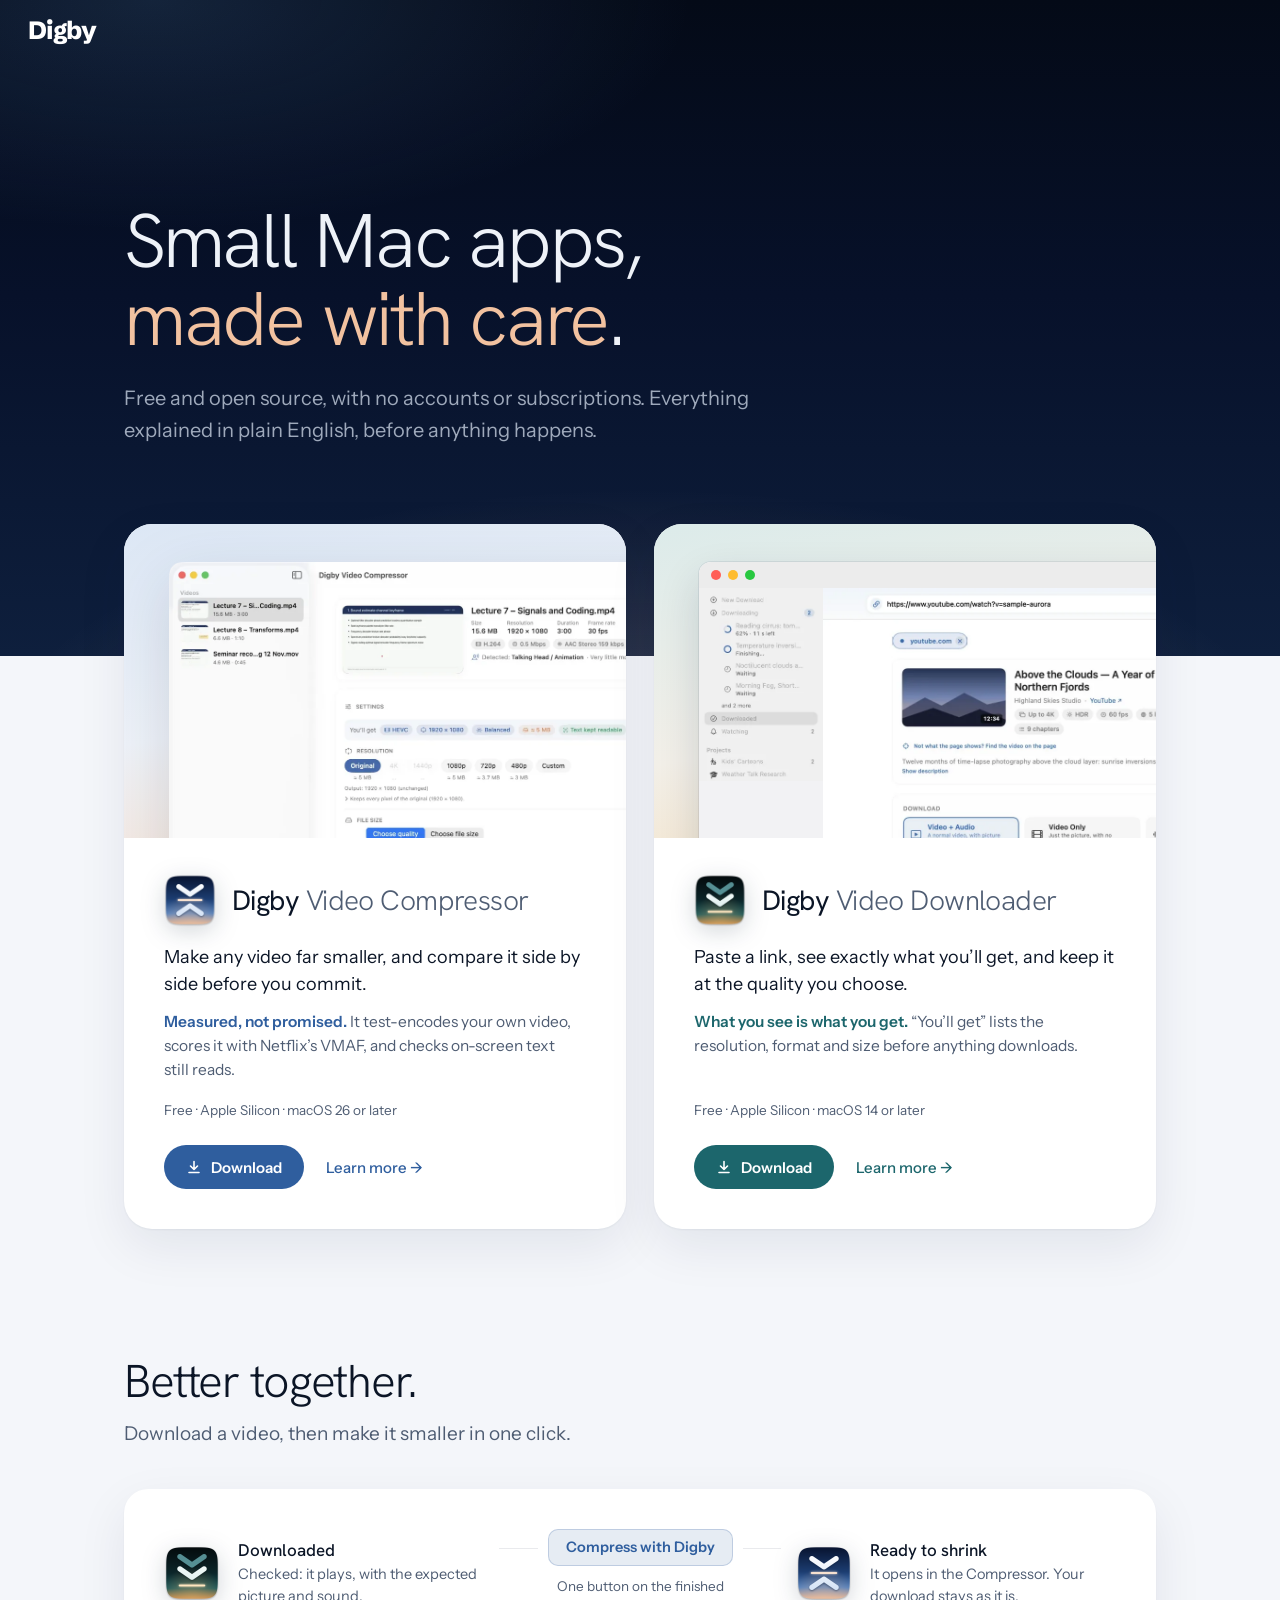
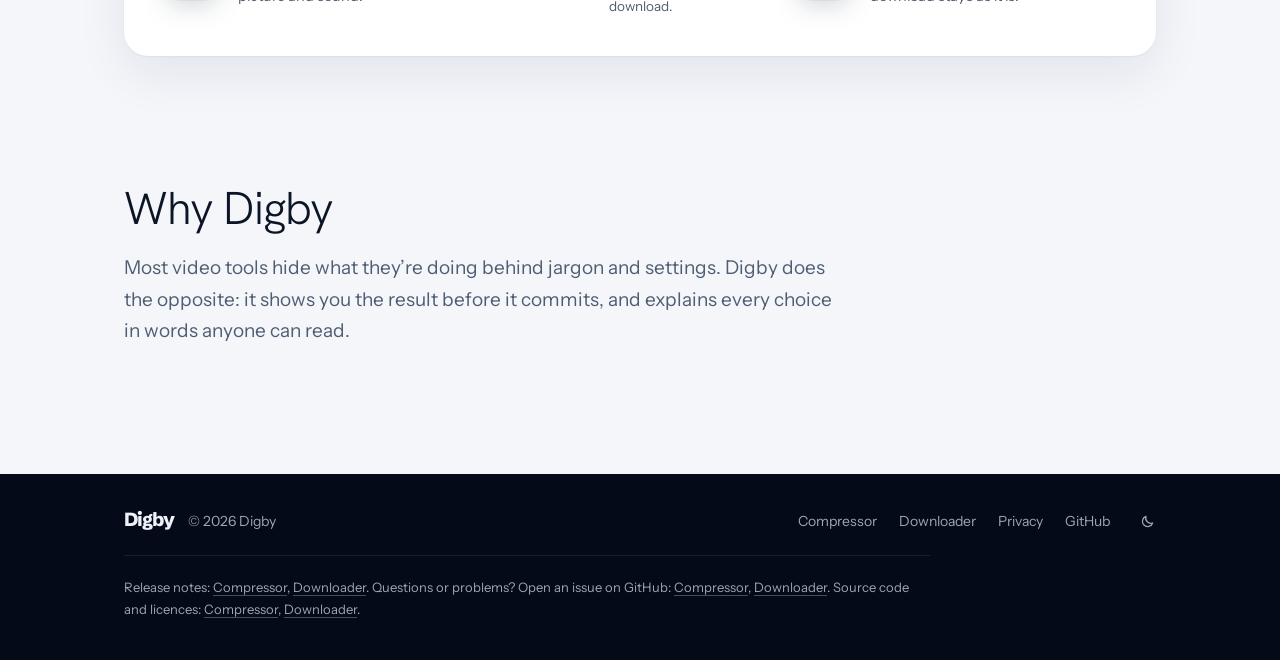
==== digby/index.html @ 8c2637be "Digby websites" ====
<!doctype html>
<html lang="en">
<head>
<meta charset="utf-8">
<meta name="viewport" content="width=device-width, initial-scale=1, viewport-fit=cover">
<title>Digby</title>
<meta name="description" content="Small Mac apps, made with care: Digby Video Compressor and Digby Video Downloader. Free and open source, with every choice explained in plain English.">
<meta property="og:type" content="website">
<meta property="og:site_name" content="Digby">
<meta property="og:title" content="Digby: small Mac apps, made with care">
<meta property="og:description" content="Digby Video Compressor and Digby Video Downloader. Free and open source, for macOS.">
<meta property="og:image" content="assets/og.png">
<meta property="og:image:width" content="1200">
<meta property="og:image:height" content="630">
<meta property="og:image:alt" content="The Digby wordmark above the line “Small Mac apps, made with care”, with the Compressor and Downloader icons">
<meta name="twitter:card" content="summary_large_image">
<!-- TODO(domain): add <link rel="canonical" href="https://…/"> and make og:image absolute once the site's address is known. -->
<meta name="theme-color" content="#07112A">
<link rel="icon" href="assets/favicon.svg" type="image/svg+xml">
<link rel="icon" href="assets/favicon-32.png" sizes="32x32" type="image/png">
<link rel="apple-touch-icon" href="assets/apple-touch-icon.png">
<link rel="preconnect" href="https://fonts.googleapis.com">
<link rel="preconnect" href="https://fonts.gstatic.com" crossorigin>
<link rel="stylesheet" href="https://fonts.googleapis.com/css2?family=Hanken+Grotesk:wght@300;400;500&family=Instrument+Sans:wght@400;500;600&family=Schibsted+Grotesk:wght@800&display=swap">
<link rel="stylesheet" href="assets/digby.css">
<script>try { const t = localStorage.getItem("digby-theme"); if (t) document.documentElement.dataset.theme = t } catch (e) {}</script>
</head>
<body>

<header class="sky">
  <div class="top">
    <a class="wordmark" href="./" aria-label="Digby, home">Digby</a>
  </div>
  <div class="wrap statement">
    <h1>Small Mac apps, <em>made with care</em>.</h1>
    <p class="lead">Free and open source, with no accounts or subscriptions. Everything explained in plain English, before anything happens.</p>
  </div>
</header>

<main>
  <section class="apps" aria-label="The apps">
    <div class="wrap grid">
      <article class="card cp">
        <div class="shot" aria-hidden="true">
          <picture>
            <source srcset="assets/shots/cp-app-dark.webp" media="(prefers-color-scheme: dark)">
            <img src="assets/shots/cp-app-light.webp" alt="" width="1400" height="833" decoding="async">
          </picture>
        </div>
        <div class="body">
          <div class="name">
            <img class="icon" src="assets/compressor-icon.png" alt="" width="256" height="256">
            <h2><a href="../compressor/">Digby <span>Video Compressor</span></a></h2>
          </div>
          <p class="pitch">Make any video far smaller, and compare it side by side before you commit.</p>
          <p class="proof"><b>Measured, not promised.</b> It test-encodes your own video, scores it with Netflix’s VMAF, and checks on-screen text still reads.</p>
          <p class="meta">Free · Apple Silicon · macOS 26 or later</p>
          <div class="actions">
            <a class="btn" href="https://github.com/digbyapps/digby-video-compressor/releases/latest/download/Digby-Video-Compressor.dmg">
              <svg viewBox="0 0 16 16" fill="none" stroke="currentColor" stroke-width="1.6" stroke-linecap="round" stroke-linejoin="round" aria-hidden="true"><path d="M8 2.5v8M4.5 7 8 10.5 11.5 7M3 13.5h10"/></svg>
              Download<span class="vh"> Digby Video Compressor</span></a>
            <a class="more" href="../compressor/">Learn more<span class="vh"> about Digby Video Compressor</span> <span class="arr" aria-hidden="true">→</span></a>
          </div>
        </div>
      </article>

      <article class="card dl">
        <div class="shot" aria-hidden="true">
          <div class="win">
            <div class="bar"><i></i><i></i><i></i></div>
            <div class="panes">
              <picture class="side">
                <source srcset="assets/shots/dl-side-dark.webp" media="(prefers-color-scheme: dark)">
                <img src="assets/shots/dl-side-light.webp" alt="" width="263" height="409" decoding="async">
              </picture>
              <picture class="main">
                <source srcset="assets/shots/dl-main-dark.webp" media="(prefers-color-scheme: dark)">
                <img src="assets/shots/dl-main-light.webp" alt="" width="1100" height="789" decoding="async">
              </picture>
            </div>
          </div>
        </div>
        <div class="body">
          <div class="name">
            <img class="icon" src="assets/downloader-icon.png" alt="" width="256" height="256">
            <h2><a href="../downloader/">Digby <span>Video Downloader</span></a></h2>
          </div>
          <p class="pitch">Paste a link, see exactly what you’ll get, and keep it at the quality you choose.</p>
          <p class="proof"><b>What you see is what you get.</b> “You’ll get” lists the resolution, format and size before anything downloads.</p>
          <p class="meta">Free · Apple Silicon · macOS 14 or later</p>
          <div class="actions">
            <a class="btn" href="https://github.com/digbyapps/digby-video-downloader/releases/latest/download/Digby-Video-Downloader.dmg">
              <svg viewBox="0 0 16 16" fill="none" stroke="currentColor" stroke-width="1.6" stroke-linecap="round" stroke-linejoin="round" aria-hidden="true"><path d="M8 2.5v8M4.5 7 8 10.5 11.5 7M3 13.5h10"/></svg>
              Download<span class="vh"> Digby Video Downloader</span></a>
            <a class="more" href="../downloader/">Learn more<span class="vh"> about Digby Video Downloader</span> <span class="arr" aria-hidden="true">→</span></a>
          </div>
        </div>
      </article>
    </div>
  </section>

  <section class="together" aria-labelledby="together-h">
    <div class="wrap">
      <h2 id="together-h">Better together.</h2>
      <p class="sub">Download a video, then make it smaller in one click.</p>
      <ol class="flow">
        <li>
          <img src="assets/downloader-icon.png" alt="" width="256" height="256" loading="lazy">
          <p><b>Downloaded</b>Checked: it plays, with the expected picture and sound.</p>
        </li>
        <li class="hand">
          <span class="pill">Compress with Digby</span>
          <p>One button on the finished download.</p>
        </li>
        <li>
          <img src="assets/compressor-icon.png" alt="" width="256" height="256" loading="lazy">
          <p><b>Ready to shrink</b>It opens in the Compressor. Your download stays as it is.</p>
        </li>
      </ol>
    </div>
  </section>

  <section class="why" aria-labelledby="why-h">
    <div class="wrap">
      <h2 id="why-h">Why Digby</h2>
      <p>Most video tools hide what they’re doing behind jargon and settings. Digby does the opposite: it shows you the result before it commits, and explains every choice in words anyone can read.</p>
    </div>
  </section>
</main>

<footer>
  <div class="wrap">
    <div class="row">
      <span><span class="mark">Digby</span>© 2026 Digby</span>
      <nav aria-label="Footer">
        <a href="../compressor/">Compressor</a>
        <a href="../downloader/">Downloader</a>
        <a href="privacy.html">Privacy</a>
        <a href="https://github.com/digbyapps">GitHub</a>
        <button class="theme" type="button" aria-label="Switch to dark mode" title="Switch to dark mode">
          <svg class="moon" viewBox="0 0 16 16" fill="none" stroke="currentColor" stroke-width="1.4" stroke-linecap="round" stroke-linejoin="round" aria-hidden="true"><path d="M13.5 9.6A5.6 5.6 0 0 1 6.4 2.5a5.6 5.6 0 1 0 7.1 7.1Z"/></svg>
          <svg class="sun" viewBox="0 0 16 16" fill="none" stroke="currentColor" stroke-width="1.4" stroke-linecap="round" aria-hidden="true"><circle cx="8" cy="8" r="2.8"/><path d="M8 1.5v1.3M8 13.2v1.3M1.5 8h1.3M13.2 8h1.3M3.4 3.4l.9.9M11.7 11.7l.9.9M3.4 12.6l.9-.9M11.7 4.3l.9-.9"/></svg>
        </button>
      </nav>
    </div>
    <p class="fine">Release notes: <a href="https://github.com/digbyapps/digby-video-compressor/releases">Compressor</a>, <a href="https://github.com/digbyapps/digby-video-downloader/releases">Downloader</a>.
      Questions or problems? Open an issue on GitHub: <a href="https://github.com/digbyapps/digby-video-compressor/issues">Compressor</a>, <a href="https://github.com/digbyapps/digby-video-downloader/issues">Downloader</a>.
      Source code and licences: <a href="https://github.com/digbyapps/digby-video-compressor">Compressor</a>, <a href="https://github.com/digbyapps/digby-video-downloader">Downloader</a>.</p>
  </div>
</footer>

<script src="assets/theme.js"></script>
</body>
</html>
---- digby/assets/digby.css ----
/* Digby: the family home page. Same tokens as the Compressor (altitude, haze, dawn) and Downloader (ink, teal,
   amber) pages: an altitude-blue band for the wordmark and statement, a haze field for the apps, each card carrying
   its own product's accent. Light and dark follow the system unless data-theme is set (footer switch, theme.js). */
:root {
  --alt-0: #040A17; --alt-1: #07112A; --alt-2: #0E1F3D; --sky-end: var(--alt-2);
  --on-alt: #EEF2F8; --on-alt-2: rgba(222, 232, 246, .7); --alt-line: rgba(191, 211, 234, .1);
  --dawn: #F2C2A0;
  --bg: #F4F6FA; --bg-2: #EBEFF6; --card: #FFFFFF; --fg: #0B1526; --muted: #4F5D73; --line: rgba(14, 31, 61, .09);
  --shadow: 0 1px 2px rgba(14, 31, 61, .05), 0 18px 50px rgba(14, 31, 61, .08);
  --shadow-hover: 0 1px 2px rgba(14, 31, 61, .06), 0 28px 70px rgba(14, 31, 61, .14);
  --win-shadow: 0 0 0 1px rgba(14, 31, 61, .08), 0 18px 40px rgba(14, 31, 61, .16);
  --cp: #2F5E9E; --cp-glow: rgba(242, 194, 160, .55); --cp-stage: linear-gradient(170deg, #DCE7F5 0%, #EEF2F8 55%, #F8E3D3 100%);
  --dl: #1C666C; --dl-glow: rgba(232, 179, 106, .5); --dl-stage: linear-gradient(170deg, #DCEBEA 0%, #F2EFE8 60%, #F4E2C6 100%);
  --win: #FFFFFF; --win-bar: #ECECEC; --win-side: #F2F2F4;
  --display: "Hanken Grotesk", "Helvetica Neue", Arial, sans-serif;
  --body: "Instrument Sans", -apple-system, "Helvetica Neue", Arial, sans-serif;
  --mark: "Schibsted Grotesk", "Helvetica Neue", Arial, sans-serif;
  --ease: cubic-bezier(.2, .8, .2, 1);
  color-scheme: light;
}
@media (prefers-color-scheme: dark) { :root:not([data-theme="light"]) {
  --bg: #0A1222; --bg-2: #0D172A; --card: #111B30; --fg: #E6ECF5; --muted: #95A3B8; --line: rgba(191, 211, 234, .1);
  --shadow: 0 0 0 1px rgba(191, 211, 234, .08), 0 24px 60px rgba(0, 0, 0, .35);
  --shadow-hover: 0 0 0 1px rgba(191, 211, 234, .14), 0 30px 80px rgba(0, 0, 0, .5);
  --win-shadow: 0 0 0 1px rgba(255, 255, 255, .12), 0 18px 40px rgba(0, 0, 0, .45);
  --cp: #8FB6E8; --cp-stage: linear-gradient(170deg, #14243F 0%, #111B30 55%, #2A2533 100%);
  --dl: #6FB7BC; --dl-stage: linear-gradient(170deg, #12292B 0%, #111B30 60%, #2A2620 100%);
  --win: #1E1E1E; --win-bar: #2A2A2A; --win-side: #2A2A2A;
  --sky-end: #0A1222; color-scheme: dark } }
:root[data-theme="dark"] {
  --bg: #0A1222; --bg-2: #0D172A; --card: #111B30; --fg: #E6ECF5; --muted: #95A3B8; --line: rgba(191, 211, 234, .1);
  --shadow: 0 0 0 1px rgba(191, 211, 234, .08), 0 24px 60px rgba(0, 0, 0, .35);
  --shadow-hover: 0 0 0 1px rgba(191, 211, 234, .14), 0 30px 80px rgba(0, 0, 0, .5);
  --win-shadow: 0 0 0 1px rgba(255, 255, 255, .12), 0 18px 40px rgba(0, 0, 0, .45);
  --cp: #8FB6E8; --cp-stage: linear-gradient(170deg, #14243F 0%, #111B30 55%, #2A2533 100%);
  --dl: #6FB7BC; --dl-stage: linear-gradient(170deg, #12292B 0%, #111B30 60%, #2A2620 100%);
  --win: #1E1E1E; --win-bar: #2A2A2A; --win-side: #2A2A2A;
  --sky-end: #0A1222; color-scheme: dark }

* { box-sizing: border-box }
html { background: var(--alt-0) } /* overscroll at either end meets the sky or the footer, never a stray band */
body { margin: 0; min-height: 100vh; min-height: 100svh; display: flex; flex-direction: column; background: var(--bg); color: var(--fg);
  font: 17px/1.6 var(--body); -webkit-font-smoothing: antialiased; text-rendering: optimizeLegibility }
main { flex: 1 }
img { display: block; max-width: 100%; height: auto }
a { color: inherit }
p, h1, h2, ol { margin: 0 }
.wrap { max-width: 1080px; margin: 0 auto; padding-left: max(24px, env(safe-area-inset-left, 0px)); padding-right: max(24px, env(safe-area-inset-right, 0px)) }
.narrow { max-width: 720px }
.vh { position: absolute; width: 1px; height: 1px; overflow: hidden; clip-path: inset(50%); white-space: nowrap }
:focus-visible { outline: 2px solid var(--dawn); outline-offset: 3px; border-radius: 6px }

/* ---------- altitude band: wordmark + statement */
.sky { position: relative; isolation: isolate; color: var(--on-alt); padding: 0 0 clamp(150px, 17vw, 210px) }
.sky::before { content: ""; position: absolute; inset: 0; z-index: -1;
  background: radial-gradient(80% 70% at 50% 120%, rgba(242, 194, 160, .22), transparent 65%),
              radial-gradient(60% 50% at 12% 0%, rgba(77, 125, 184, .22), transparent 70%),
              linear-gradient(180deg, var(--alt-0), var(--alt-1) 45%, var(--sky-end)) }
/* same place and size as the lockup in the product pages' nav: full-bleed, 28px in (18px on phones), 25px */
.top { display: flex; align-items: center; min-height: 61.5px; padding: 14px max(28px, env(safe-area-inset-right, 0px)) 14px max(28px, env(safe-area-inset-left, 0px)) }
.wordmark { font: 800 25px/1 var(--mark); letter-spacing: -.05em; color: #fff; text-decoration: none; font-kerning: normal }
.statement { padding-top: clamp(72px, 11vw, 140px) }
h1 { font: 300 clamp(38px, 6.4vw, 76px)/1.03 var(--display); letter-spacing: -.03em; text-wrap: balance; max-width: 13em }
h1 em { font-style: normal; color: var(--dawn) }
.statement .lead { margin-top: 24px; max-width: 34em; font-size: clamp(17px, 1.6vw, 20px); color: var(--on-alt-2); text-wrap: pretty }

/* ---------- the apps */
.apps { margin-top: calc(-1 * clamp(96px, 11vw, 132px)); position: relative }
.grid { display: grid; grid-template-columns: repeat(2, minmax(0, 1fr)); gap: clamp(16px, 2.4vw, 28px) }
.card { --accent: var(--cp); --glow: var(--cp-glow); --stage: var(--cp-stage); position: relative; display: flex; flex-direction: column; overflow: hidden;
  background: var(--card); border-radius: 28px; box-shadow: var(--shadow); transition: box-shadow .4s var(--ease), transform .4s var(--ease) }
.card.dl { --accent: var(--dl); --glow: var(--dl-glow); --stage: var(--dl-stage) }
.card:hover { box-shadow: var(--shadow-hover); transform: translateY(-3px) }

/* the app itself, peeking in from the card's lower right, the way it sits on a desk */
.shot { position: relative; aspect-ratio: 16 / 10; overflow: hidden; background: var(--stage) }
.shot > picture img, .shot .win { position: absolute; left: 9%; top: 12%; width: 128%; max-width: none; border-radius: 12px 12px 0 0; box-shadow: var(--win-shadow);
  transition: transform .6s var(--ease) }
.card:hover .shot > picture img, .card:hover .shot .win { transform: translateY(-4px) }
.cp .shot > picture img { box-shadow: none; border-radius: 0; filter: drop-shadow(0 18px 30px rgba(14, 31, 61, .14)) } /* the capture is already a window */
.win { overflow: hidden; background: var(--win) }
.win .bar { height: 26px; display: flex; gap: 7px; align-items: center; padding-left: 12px; background: var(--win-bar) }
.win .bar i { width: 10px; height: 10px; border-radius: 50%; background: #FF5F57 } .win .bar i + i { background: #FEBC2E } .win .bar i + i + i { background: #28C840 }
.win .panes { display: grid; grid-template-columns: 19.3% 1fr; align-items: start }
.win .side { align-self: stretch; background: var(--win-side) }

.body { display: flex; flex-direction: column; flex: 1; padding: clamp(24px, 3vw, 36px) clamp(26px, 3.4vw, 40px) clamp(28px, 3.4vw, 40px) }
.name { display: flex; align-items: center; gap: 16px }
.icon { width: 60px; height: 60px; flex: none; margin: -4px; filter: drop-shadow(0 6px 12px rgba(8, 20, 45, .18)) }
.card h2 { font: 400 clamp(23px, 2.4vw, 28px)/1.15 var(--display); letter-spacing: -.02em }
.card h2 a { text-decoration: none }
.card h2 a::after { content: ""; position: absolute; inset: 0; border-radius: inherit } /* whole card links to the product page */
.card h2 a:focus-visible { outline: none }
.card:has(h2 a:focus-visible) { outline: 2px solid var(--dawn); outline-offset: 4px }
.card h2 span { color: var(--muted); font-weight: 300 }
.pitch { margin-top: 18px; font-size: 18px; line-height: 1.5; text-wrap: pretty }
.proof { margin-top: 12px; color: var(--muted); font-size: 15.5px; line-height: 1.55; text-wrap: pretty; flex: 1 }
.proof b { color: var(--accent); font-weight: 600 }
.meta { margin-top: 18px; font-size: 13.5px; color: var(--muted) }
.actions { position: relative; z-index: 1; display: flex; flex-wrap: wrap; align-items: center; gap: 12px 22px; margin-top: 24px }
.btn { display: inline-flex; align-items: center; gap: 9px; border-radius: 999px; padding: 14px 22px; font: 600 15px/1 var(--body); text-decoration: none;
  background: var(--accent); color: var(--card); transition: transform .3s var(--ease), box-shadow .3s }
.btn svg { width: 16px; height: 16px }
.btn:hover { transform: translateY(-1px); box-shadow: 0 0 0 5px color-mix(in srgb, var(--glow) 45%, transparent) }
.btn:focus-visible { border-radius: 999px }
.more { font: 500 15px/1 var(--body); color: var(--accent); text-decoration: none; padding: 6px 0 }
.more .arr { display: inline-block; transition: transform .3s var(--ease) }
.card:hover .more .arr, .more:hover .arr { transform: translateX(3px) }

/* ---------- better together */
section.together, section.why { padding-block: clamp(80px, 10vw, 128px) 0 }
.together h2, .why h2 { font: 300 clamp(30px, 3.8vw, 46px)/1.08 var(--display); letter-spacing: -.025em; text-wrap: balance }
.together .sub { margin-top: 12px; color: var(--muted); font-size: clamp(17px, 1.5vw, 19px) }
.flow { list-style: none; padding: 0; margin-top: 40px; display: grid; grid-template-columns: 1fr auto 1fr; align-items: center; gap: 20px;
  background: var(--card); border-radius: 24px; box-shadow: var(--shadow); padding: clamp(24px, 3.4vw, 40px) }
.flow li { display: flex; align-items: center; gap: 18px; min-width: 0 }
.flow li:last-child { justify-content: flex-end; text-align: left }
.flow img { width: 64px; height: 64px; flex: none; margin: -4px; filter: drop-shadow(0 6px 12px rgba(8, 20, 45, .18)) }
.flow p { color: var(--muted); font-size: 14.5px; line-height: 1.5; max-width: 17em }
.flow p b { display: block; color: var(--fg); font: 500 17px/1.3 var(--display); margin-bottom: 3px }
.flow .hand { flex-direction: column; gap: 10px; text-align: center; padding-inline: 8px }
.flow .hand p { font-size: 13.5px; max-width: 13em }
.pill { position: relative; display: inline-block; padding: 11px 18px; border-radius: 10px; font: 600 14.5px/1 var(--body); white-space: nowrap;
  color: var(--cp); background: color-mix(in srgb, var(--cp) 12%, var(--card)); box-shadow: inset 0 0 0 1px color-mix(in srgb, var(--cp) 22%, transparent) }
.pill::before, .pill::after { content: ""; position: absolute; top: 50%; width: clamp(14px, 3vw, 40px); height: 1px; background: var(--line); }
.pill::before { right: calc(100% + 10px) } .pill::after { left: calc(100% + 10px) }

/* ---------- why */
.why .wrap > * { max-width: 38em }
.why p { margin-top: 18px; font-size: clamp(17px, 1.5vw, 19px); line-height: 1.65; color: var(--muted); text-wrap: pretty }

/* ---------- footer */
footer { margin-top: clamp(80px, 10vw, 128px); background: var(--alt-0); color: var(--on-alt-2); font-size: 14px; padding-block: 36px 40px }
footer .row { display: flex; flex-wrap: wrap; align-items: center; justify-content: space-between; gap: 14px 28px }
footer .mark { font: 800 19px/1 var(--mark); letter-spacing: -.05em; color: var(--on-alt); margin-right: 14px }
footer nav { display: flex; flex-wrap: wrap; align-items: center; gap: 8px 22px }
footer a { text-decoration: none; transition: color .2s }
footer a:hover { color: var(--on-alt) }
footer .fine { margin-top: 22px; padding-top: 20px; border-top: 1px solid var(--alt-line); font-size: 13px; line-height: 1.7; max-width: 62em }
footer .fine a { text-decoration: underline; text-decoration-color: rgba(222, 232, 246, .3); text-underline-offset: 3px }
.theme { display: inline-grid; place-items: center; width: 30px; height: 30px; margin: -6px -6px -6px 0; padding: 0; border: 0; border-radius: 50%; background: none;
  color: inherit; cursor: pointer; transition: color .2s, background-color .2s }
.theme:hover { color: var(--on-alt); background: rgba(255, 255, 255, .06) }
.theme:focus-visible { border-radius: 50% }
.theme svg { width: 15px; height: 15px; grid-area: 1 / 1 }
.theme .sun { display: none }
@media (prefers-color-scheme: dark) { :root:not([data-theme="light"]) .theme .sun { display: block } :root:not([data-theme="light"]) .theme .moon { display: none } }
:root[data-theme="dark"] .theme .sun { display: block }
:root[data-theme="dark"] .theme .moon { display: none }

/* ---------- document pages (privacy) */
.doc { padding-block: clamp(56px, 8vw, 96px) 0 }
.doc h1 { color: var(--fg); font-size: clamp(36px, 5vw, 56px); margin-bottom: 10px }
.doc .updated { color: var(--muted); font-size: 14.5px }
.doc h2 { font: 400 clamp(22px, 2.4vw, 26px)/1.25 var(--display); letter-spacing: -.015em; margin: 48px 0 10px }
.doc p, .doc li { color: var(--muted); text-wrap: pretty }
.doc p + p { margin-top: 12px }
.doc ul { padding-left: 1.2em; margin: 12px 0 0 } .doc li + li { margin-top: 8px }
.doc strong { color: var(--fg); font-weight: 600 }
.doc a { color: var(--cp); text-underline-offset: 3px }
.doc .todo { color: var(--fg); background: color-mix(in srgb, var(--dawn) 22%, transparent); border-radius: 4px; padding: 0 4px }
.sky.slim { padding-bottom: 0 }

@media (max-width: 860px) {
  .flow { grid-template-columns: 1fr; justify-items: start; gap: 18px }
  .flow li:last-child { justify-content: flex-start }
  .flow .hand { flex-direction: row; text-align: left; padding: 0 0 0 4px; gap: 14px }
  .pill::before, .pill::after { display: none }
}
@media (max-width: 760px) {
  .grid { grid-template-columns: 1fr }
}
@media (max-width: 430px) {
  .top { padding-left: max(18px, env(safe-area-inset-left, 0px)); padding-right: max(18px, env(safe-area-inset-right, 0px)) }
  .card { border-radius: 22px }
  .icon { width: 52px; height: 52px }
  .actions { gap: 14px 18px }
}
@media (prefers-reduced-motion: reduce) {
  .card, .btn, .more .arr, .shot > picture img, .shot .win { transition: none }
  .card:hover, .card:hover .shot > picture img, .card:hover .shot .win { transform: none }
}
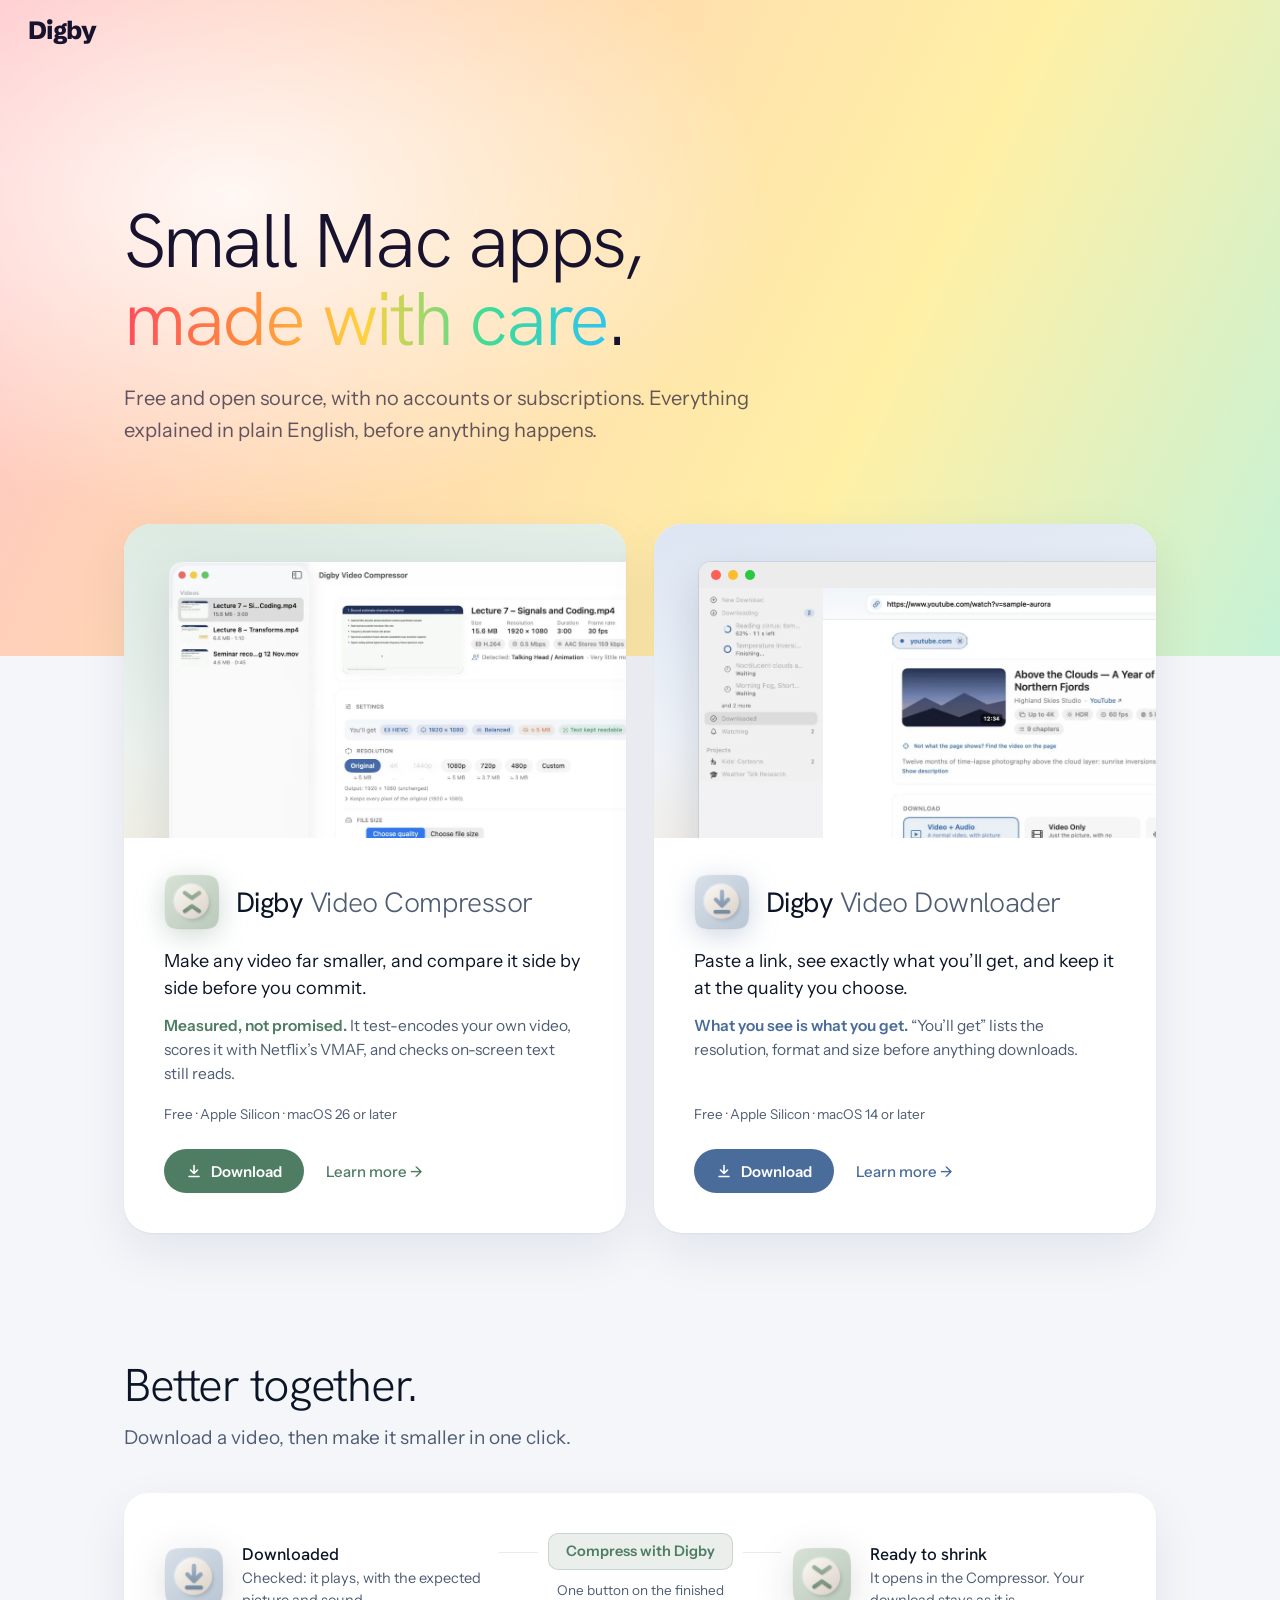
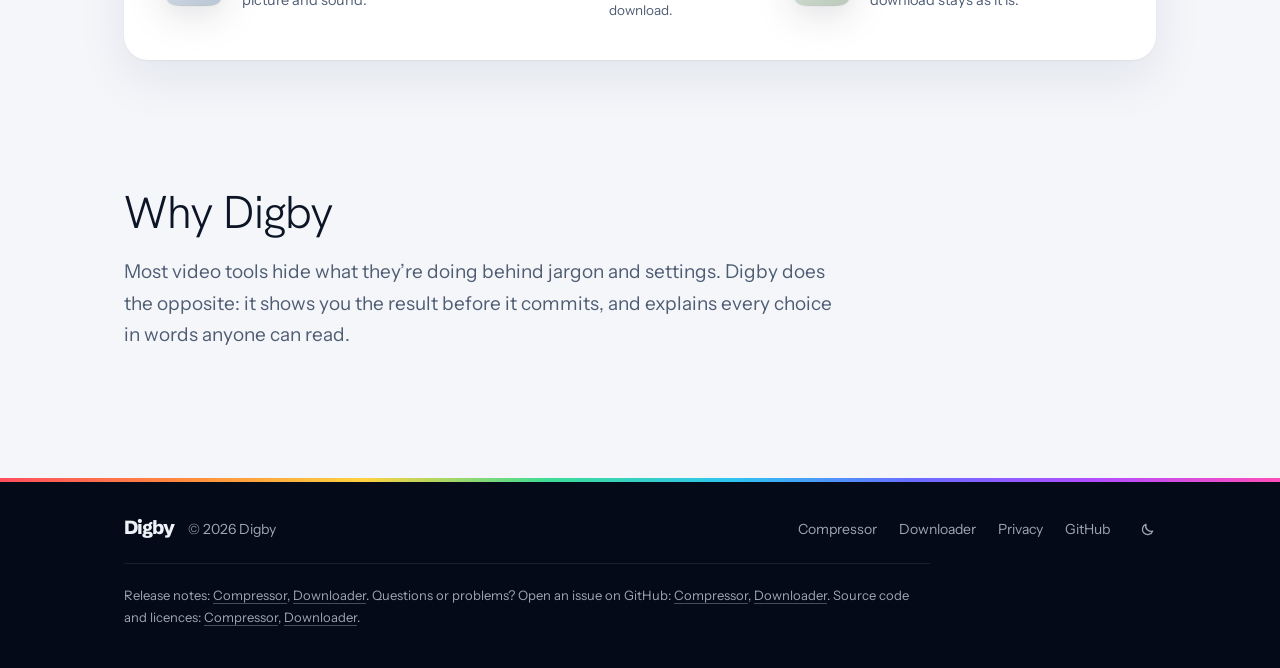
==== commit f00b8a11: "Daylight wash family hero, icon-matched cards, cut-out icons, matching mobile nav" ====
--- a/digby/index.html
+++ b/digby/index.html
@@ -15,7 +15,7 @@
 <meta property="og:image:alt" content="The Digby wordmark above the line “Small Mac apps, made with care”, with the Compressor and Downloader icons">
 <meta name="twitter:card" content="summary_large_image">
 <!-- TODO(domain): add <link rel="canonical" href="https://…/"> and make og:image absolute once the site's address is known. -->
-<meta name="theme-color" content="#07112A">
+<meta name="theme-color" content="#FFF6EE">
 <link rel="icon" href="assets/favicon.svg" type="image/svg+xml">
 <link rel="icon" href="assets/favicon-32.png" sizes="32x32" type="image/png">
 <link rel="apple-touch-icon" href="assets/apple-touch-icon.png">
@@ -32,7 +32,7 @@
     <a class="wordmark" href="./" aria-label="Digby, home">Digby</a>
   </div>
   <div class="wrap statement">
-    <h1>Small Mac apps, <em>made with care</em>.</h1>
+    <h1>Small Mac apps, <em class="rb-text">made with care</em>.</h1>
     <p class="lead">Free and open source, with no accounts or subscriptions. Everything explained in plain English, before anything happens.</p>
   </div>
 </header>
--- a/digby/assets/digby.css
+++ b/digby/assets/digby.css
@@ -180,3 +180,24 @@
   .card, .btn, .more .arr, .shot > picture img, .shot .win { transition: none }
   .card:hover, .card:hover .shot > picture img, .card:hover .shot .win { transform: none }
 }
+
+/* ---------- Daylight wash (2026-11): a bright pastel rainbow hero for the family page, dark text on light;
+   each card takes its colours from its app icon (Compressor sage, Downloader dusty blue). */
+.rb-text{background:linear-gradient(90deg,#FF4D5E, #FF8A3D, #FFD23F, #3DDC97, #2EC4F1, #6A6CFF, #B44DFF, #FF4DB8,#FF4D5E);background-size:200% 100%;-webkit-background-clip:text;background-clip:text;color:transparent;animation:rb-slide 14s linear infinite}
+@keyframes rb-slide{from{background-position:0 0}to{background-position:200% 0}}
+@media (prefers-reduced-motion: reduce){.sky::before,.sky::after,.rb-text,.rb-anim{animation:none!important}}
+
+html{background:#FFF6EE} .sky{color:#17122E}
+.sky::before{background:radial-gradient(60% 70% at 18% 30%,rgba(255,255,255,.85),transparent 70%),
+ linear-gradient(115deg,#FFC2C7,#FFD9B0,#FFF0A6,#C6F2D6,#BFE8FF,#D3CCFF,#F6C8F0,#FFC2C7,#FFD9B0,#FFF0A6);
+ background-size:100% 100%,300% 300%;animation:c-pan 30s ease-in-out infinite alternate}
+@keyframes c-pan{from{background-position:0 0,0% 0%}to{background-position:0 0,100% 100%}}
+.wordmark{color:#17122E} .sky .lead{color:rgba(23,18,46,.68)} :focus-visible{outline-color:#6A6CFF}
+footer{border-top:4px solid transparent;border-image:linear-gradient(90deg,#FF4D5E, #FF8A3D, #FFD23F, #3DDC97, #2EC4F1, #6A6CFF, #B44DFF, #FF4DB8) 1}
+
+.card.cp{--accent:#4E7D63;--glow:rgba(143,184,160,.6);--stage:linear-gradient(170deg,#DCEBE2 0%,#EEF4EF 55%,#F6EEDF 100%)}
+.card.dl{--accent:#4A6C9B;--glow:rgba(160,182,214,.6);--stage:linear-gradient(170deg,#DCE5F2 0%,#EEF2F8 55%,#F4ECDF 100%)}
+.pill{--cp:#4E7D63}
+@media (prefers-color-scheme: dark){:root:not([data-theme="light"]) .card.cp{--accent:#93C4A8;--stage:linear-gradient(170deg,#15281F 0%,#111B30 60%,#2A2620 100%)} :root:not([data-theme="light"]) .card.dl{--accent:#9DB7DE;--stage:linear-gradient(170deg,#152238 0%,#111B30 60%,#2A2620 100%)} :root:not([data-theme="light"]) .pill{--cp:#93C4A8}} :root[data-theme="dark"] .card.cp{--accent:#93C4A8;--stage:linear-gradient(170deg,#15281F 0%,#111B30 60%,#2A2620 100%)} :root[data-theme="dark"] .card.dl{--accent:#9DB7DE;--stage:linear-gradient(170deg,#152238 0%,#111B30 60%,#2A2620 100%)} :root[data-theme="dark"] .pill{--cp:#93C4A8}
+.icon { margin: 0; width: 56px; height: 56px; border-radius: 22.5%; filter: drop-shadow(0 6px 14px color-mix(in srgb, var(--accent) 28%, transparent)) }
+.flow img { margin: 0; width: 60px; height: 60px; filter: drop-shadow(0 8px 18px rgba(23, 18, 46, .14)) }
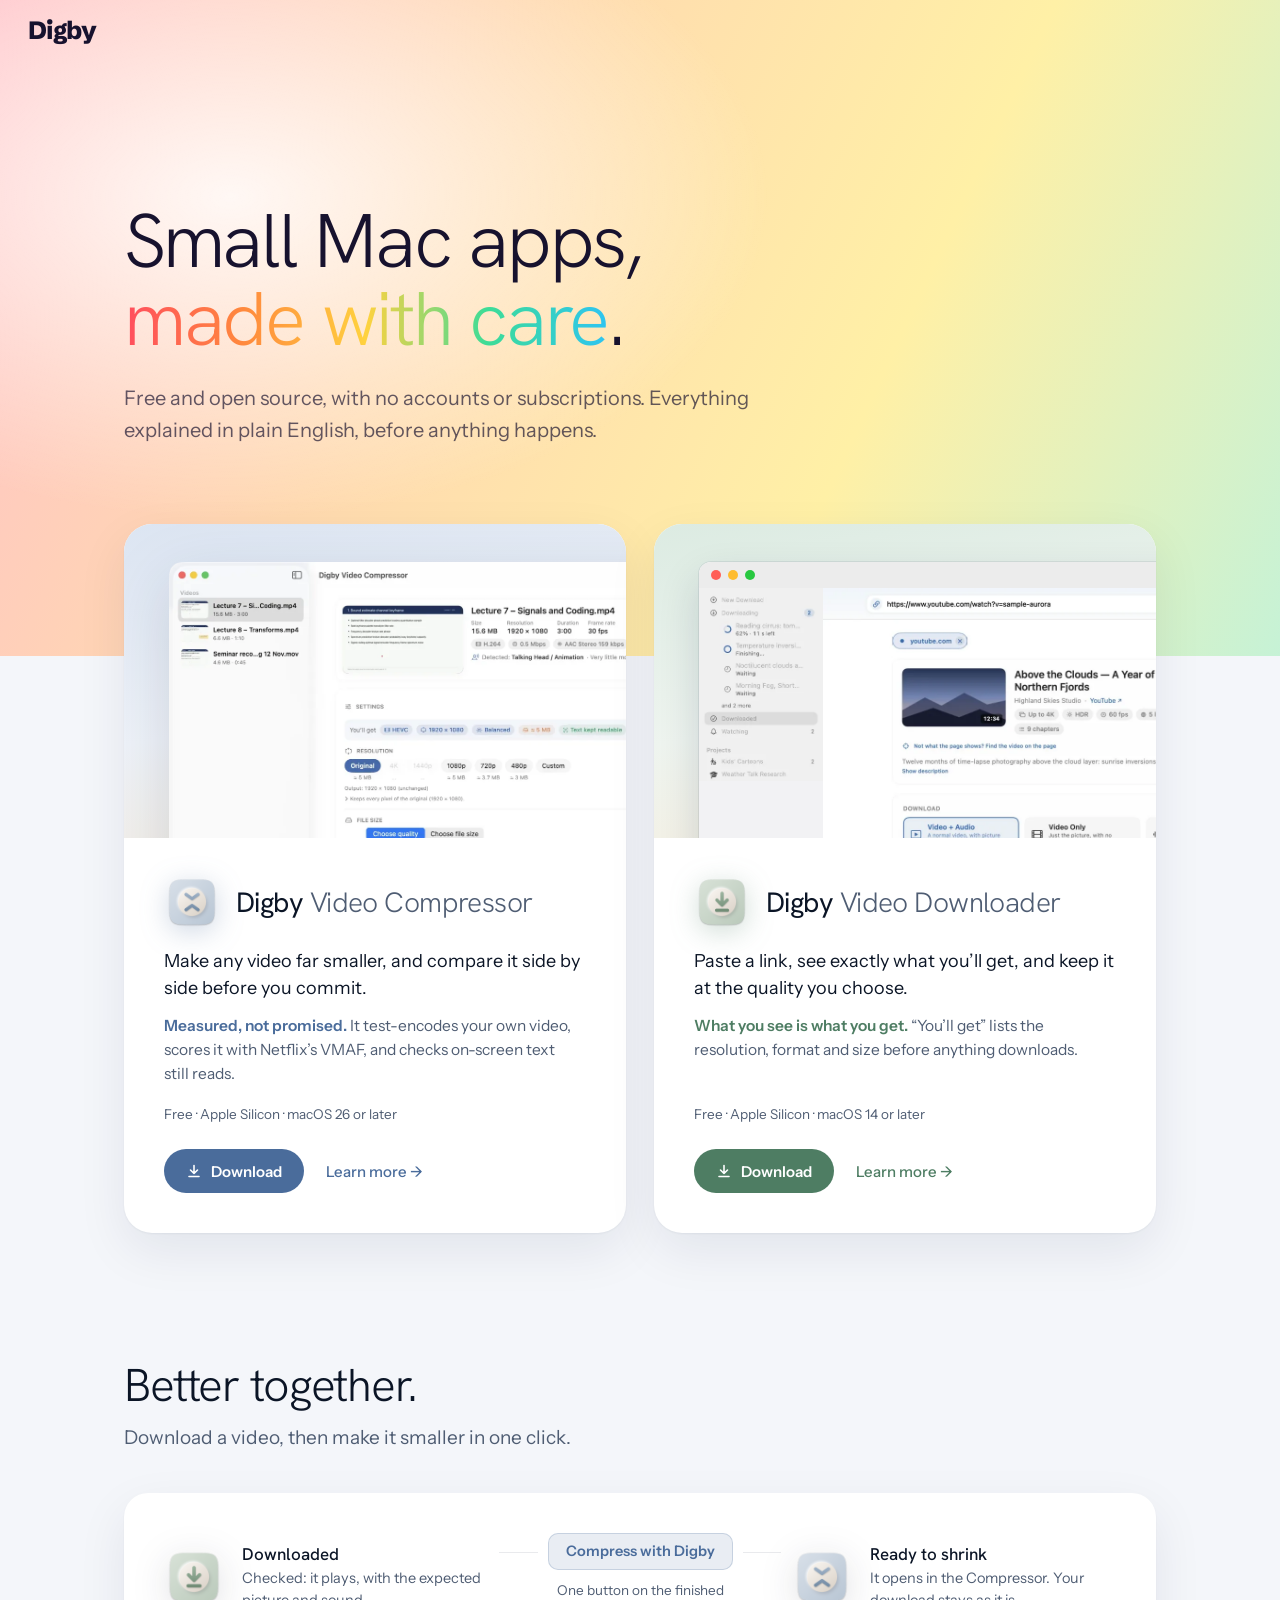
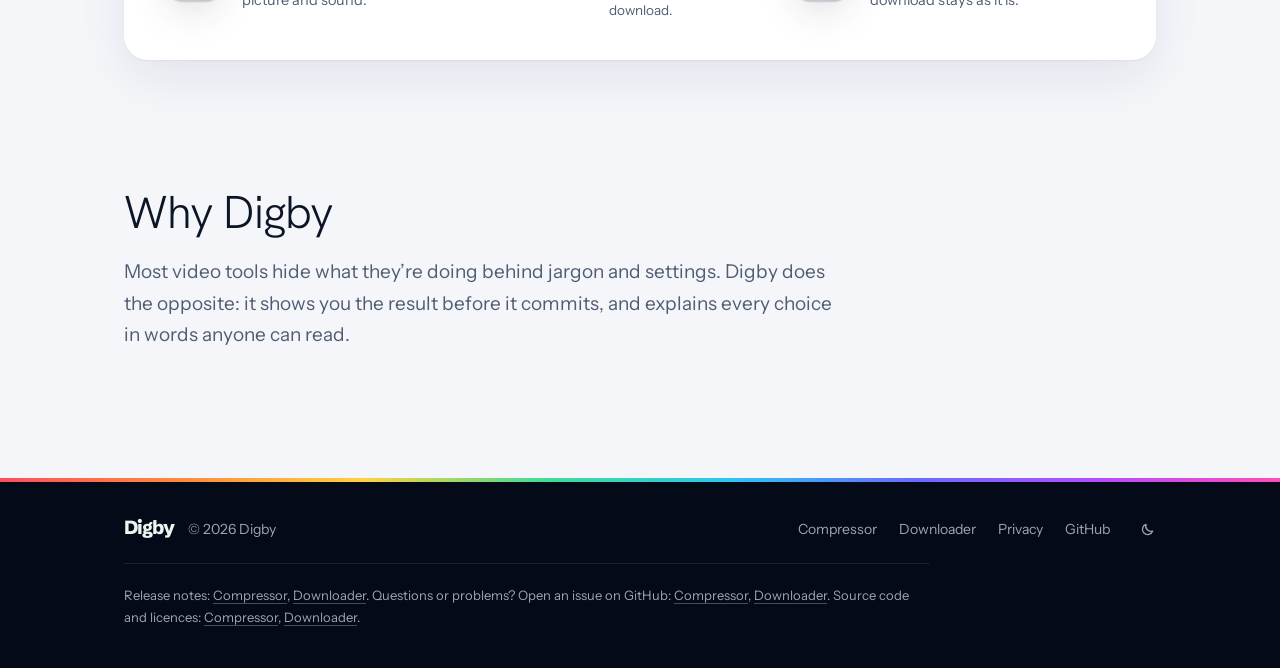
==== commit 41907fb8: "Point links back at the digbyapps account" ====
--- a/digby/index.html
+++ b/digby/index.html
@@ -9,12 +9,13 @@
 <meta property="og:site_name" content="Digby">
 <meta property="og:title" content="Digby: small Mac apps, made with care">
 <meta property="og:description" content="Digby Video Compressor and Digby Video Downloader. Free and open source, for macOS.">
-<meta property="og:image" content="assets/og.png">
+<link rel="canonical" href="https://digbyapps.github.io/digby/">
+<meta property="og:url" content="https://digbyapps.github.io/digby/">
+<meta property="og:image" content="https://digbyapps.github.io/digby/assets/og.png">
 <meta property="og:image:width" content="1200">
 <meta property="og:image:height" content="630">
 <meta property="og:image:alt" content="The Digby wordmark above the line “Small Mac apps, made with care”, with the Compressor and Downloader icons">
 <meta name="twitter:card" content="summary_large_image">
-<!-- TODO(domain): add <link rel="canonical" href="https://…/"> and make og:image absolute once the site's address is known. -->
 <meta name="theme-color" content="#FFF6EE">
 <link rel="icon" href="assets/favicon.svg" type="image/svg+xml">
 <link rel="icon" href="assets/favicon-32.png" sizes="32x32" type="image/png">
@@ -56,7 +57,7 @@
           <p class="proof"><b>Measured, not promised.</b> It test-encodes your own video, scores it with Netflix’s VMAF, and checks on-screen text still reads.</p>
           <p class="meta">Free · Apple Silicon · macOS 26 or later</p>
           <div class="actions">
-            <a class="btn" href="https://github.com/digbyapps/digby-video-compressor/releases/latest/download/Digby-Video-Compressor.dmg">
+            <a class="btn" href="https://github.com/digbyapps/digby-video-compressor/releases/latest">
               <svg viewBox="0 0 16 16" fill="none" stroke="currentColor" stroke-width="1.6" stroke-linecap="round" stroke-linejoin="round" aria-hidden="true"><path d="M8 2.5v8M4.5 7 8 10.5 11.5 7M3 13.5h10"/></svg>
               Download<span class="vh"> Digby Video Compressor</span></a>
             <a class="more" href="../compressor/">Learn more<span class="vh"> about Digby Video Compressor</span> <span class="arr" aria-hidden="true">→</span></a>
@@ -89,7 +90,7 @@
           <p class="proof"><b>What you see is what you get.</b> “You’ll get” lists the resolution, format and size before anything downloads.</p>
           <p class="meta">Free · Apple Silicon · macOS 14 or later</p>
           <div class="actions">
-            <a class="btn" href="https://github.com/digbyapps/digby-video-downloader/releases/latest/download/Digby-Video-Downloader.dmg">
+            <a class="btn" href="https://github.com/digbyapps/digby-video-downloader/releases/latest">
               <svg viewBox="0 0 16 16" fill="none" stroke="currentColor" stroke-width="1.6" stroke-linecap="round" stroke-linejoin="round" aria-hidden="true"><path d="M8 2.5v8M4.5 7 8 10.5 11.5 7M3 13.5h10"/></svg>
               Download<span class="vh"> Digby Video Downloader</span></a>
             <a class="more" href="../downloader/">Learn more<span class="vh"> about Digby Video Downloader</span> <span class="arr" aria-hidden="true">→</span></a>
--- a/digby/assets/digby.css
+++ b/digby/assets/digby.css
@@ -3,13 +3,13 @@
    its own product's accent. Light and dark follow the system unless data-theme is set (footer switch, theme.js). */
 :root {
   --alt-0: #040A17; --alt-1: #07112A; --alt-2: #0E1F3D; --sky-end: var(--alt-2);
-  --on-alt: #EEF2F8; --on-alt-2: rgba(222, 232, 246, .7); --alt-line: rgba(191, 211, 234, .1);
+  --on-alt: #EEF4EF; --on-alt-2: rgba(222, 232, 246, .7); --alt-line: rgba(191, 211, 234, .1);
   --dawn: #F2C2A0;
   --bg: #F4F6FA; --bg-2: #EBEFF6; --card: #FFFFFF; --fg: #0B1526; --muted: #4F5D73; --line: rgba(14, 31, 61, .09);
   --shadow: 0 1px 2px rgba(14, 31, 61, .05), 0 18px 50px rgba(14, 31, 61, .08);
   --shadow-hover: 0 1px 2px rgba(14, 31, 61, .06), 0 28px 70px rgba(14, 31, 61, .14);
   --win-shadow: 0 0 0 1px rgba(14, 31, 61, .08), 0 18px 40px rgba(14, 31, 61, .16);
-  --cp: #2F5E9E; --cp-glow: rgba(242, 194, 160, .55); --cp-stage: linear-gradient(170deg, #DCE7F5 0%, #EEF2F8 55%, #F8E3D3 100%);
+  --cp: #2F5E9E; --cp-glow: rgba(242, 194, 160, .55); --cp-stage: linear-gradient(170deg, #DCE7F5 0%, #EEF4EF 55%, #F8E3D3 100%);
   --dl: #1C666C; --dl-glow: rgba(232, 179, 106, .5); --dl-stage: linear-gradient(170deg, #DCEBEA 0%, #F2EFE8 60%, #F4E2C6 100%);
   --win: #FFFFFF; --win-bar: #ECECEC; --win-side: #F2F2F4;
   --display: "Hanken Grotesk", "Helvetica Neue", Arial, sans-serif;
@@ -182,7 +182,7 @@
 }
 
 /* ---------- Daylight wash (2026-11): a bright pastel rainbow hero for the family page, dark text on light;
-   each card takes its colours from its app icon (Compressor sage, Downloader dusty blue). */
+   each card takes its colours from its app icon (Compressor dusty blue, Downloader sage). */
 .rb-text{background:linear-gradient(90deg,#FF4D5E, #FF8A3D, #FFD23F, #3DDC97, #2EC4F1, #6A6CFF, #B44DFF, #FF4DB8,#FF4D5E);background-size:200% 100%;-webkit-background-clip:text;background-clip:text;color:transparent;animation:rb-slide 14s linear infinite}
 @keyframes rb-slide{from{background-position:0 0}to{background-position:200% 0}}
 @media (prefers-reduced-motion: reduce){.sky::before,.sky::after,.rb-text,.rb-anim{animation:none!important}}
@@ -195,9 +195,9 @@
 .wordmark{color:#17122E} .sky .lead{color:rgba(23,18,46,.68)} :focus-visible{outline-color:#6A6CFF}
 footer{border-top:4px solid transparent;border-image:linear-gradient(90deg,#FF4D5E, #FF8A3D, #FFD23F, #3DDC97, #2EC4F1, #6A6CFF, #B44DFF, #FF4DB8) 1}
 
-.card.cp{--accent:#4E7D63;--glow:rgba(143,184,160,.6);--stage:linear-gradient(170deg,#DCEBE2 0%,#EEF4EF 55%,#F6EEDF 100%)}
-.card.dl{--accent:#4A6C9B;--glow:rgba(160,182,214,.6);--stage:linear-gradient(170deg,#DCE5F2 0%,#EEF2F8 55%,#F4ECDF 100%)}
-.pill{--cp:#4E7D63}
-@media (prefers-color-scheme: dark){:root:not([data-theme="light"]) .card.cp{--accent:#93C4A8;--stage:linear-gradient(170deg,#15281F 0%,#111B30 60%,#2A2620 100%)} :root:not([data-theme="light"]) .card.dl{--accent:#9DB7DE;--stage:linear-gradient(170deg,#152238 0%,#111B30 60%,#2A2620 100%)} :root:not([data-theme="light"]) .pill{--cp:#93C4A8}} :root[data-theme="dark"] .card.cp{--accent:#93C4A8;--stage:linear-gradient(170deg,#15281F 0%,#111B30 60%,#2A2620 100%)} :root[data-theme="dark"] .card.dl{--accent:#9DB7DE;--stage:linear-gradient(170deg,#152238 0%,#111B30 60%,#2A2620 100%)} :root[data-theme="dark"] .pill{--cp:#93C4A8}
+.card.cp{--accent:#4A6C9B;--glow:rgba(160,182,214,.6);--stage:linear-gradient(170deg,#DCE5F2 0%,#EEF2F8 55%,#F4ECDF 100%)}
+.card.dl{--accent:#4E7D63;--glow:rgba(143,184,160,.6);--stage:linear-gradient(170deg,#DCEBE2 0%,#EEF4EF 55%,#F6EEDF 100%)}
+.pill{--cp:#4A6C9B}
+@media (prefers-color-scheme: dark){:root:not([data-theme="light"]) .card.cp{--accent:#9DB7DE;--stage:linear-gradient(170deg,#152238 0%,#111B30 60%,#2A2620 100%)} :root:not([data-theme="light"]) .card.dl{--accent:#93C4A8;--stage:linear-gradient(170deg,#15281F 0%,#111B30 60%,#2A2620 100%)} :root:not([data-theme="light"]) .pill{--cp:#9DB7DE}} :root[data-theme="dark"] .card.cp{--accent:#9DB7DE;--stage:linear-gradient(170deg,#152238 0%,#111B30 60%,#2A2620 100%)} :root[data-theme="dark"] .card.dl{--accent:#93C4A8;--stage:linear-gradient(170deg,#15281F 0%,#111B30 60%,#2A2620 100%)} :root[data-theme="dark"] .pill{--cp:#9DB7DE}
 .icon { margin: 0; width: 56px; height: 56px; border-radius: 22.5%; filter: drop-shadow(0 6px 14px color-mix(in srgb, var(--accent) 28%, transparent)) }
 .flow img { margin: 0; width: 60px; height: 60px; filter: drop-shadow(0 8px 18px rgba(23, 18, 46, .14)) }
